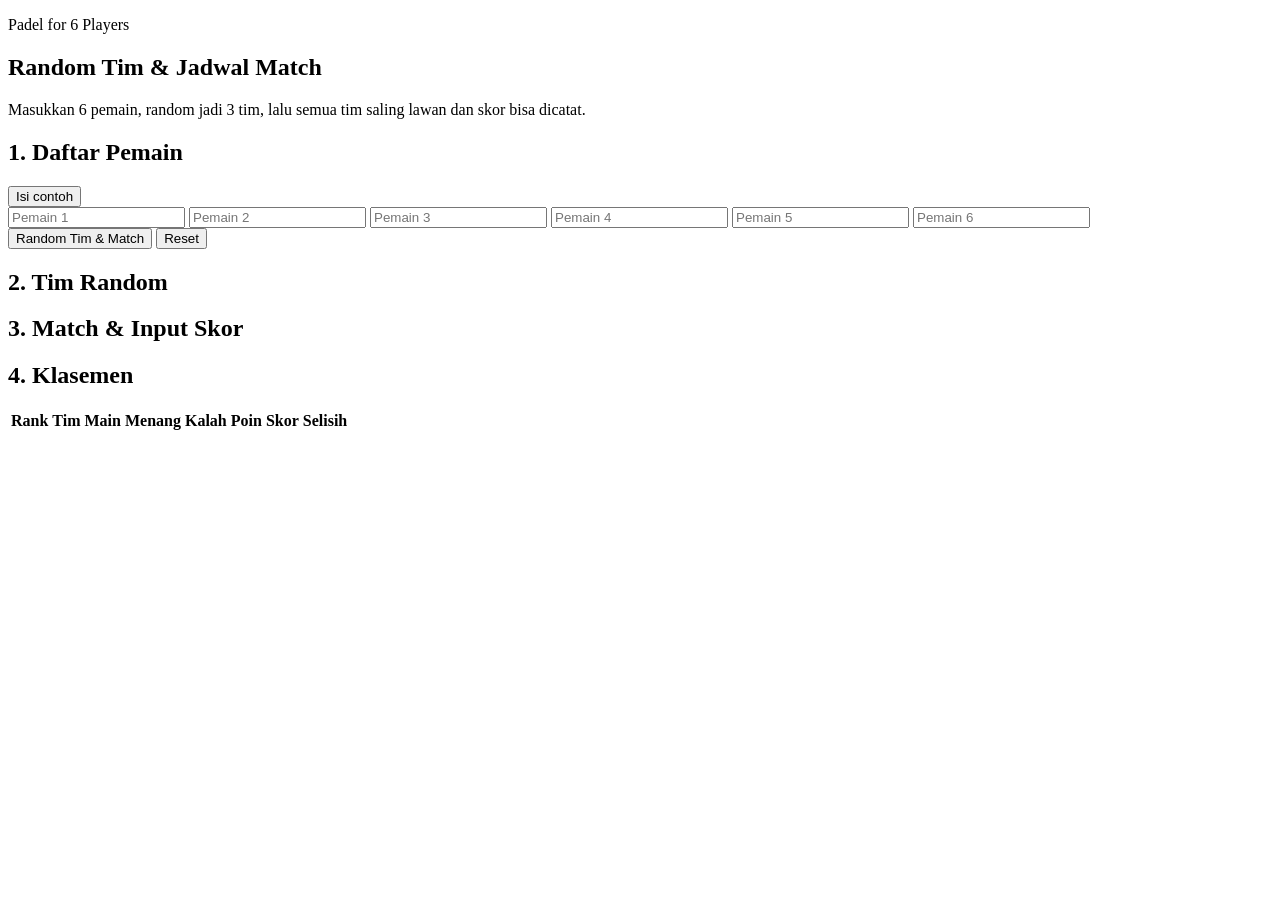
==== padel/index.html @ ebe0b82e "Add padel app HTML" ====
<!doctype html>
<html lang="id">
<head>
  <meta charset="utf-8" />
  <meta name="viewport" content="width=device-width, initial-scale=1" />
  <title>Padel Match Randomizer</title>
  <link rel="stylesheet" href="styles.css" />
</head>
<body>
  <main class="container">
    <section class="hero">
      <p class="eyebrow">Padel for 6 Players</p>
      <h1>Random Tim & Jadwal Match</h1>
      <p>Masukkan 6 pemain, random jadi 3 tim, lalu semua tim saling lawan dan skor bisa dicatat.</p>
    </section>

    <section class="card">
      <div class="section-header">
        <h2>1. Daftar Pemain</h2>
        <button id="fillDemoBtn" type="button" class="ghost-btn">Isi contoh</button>
      </div>
      <div class="players-grid">
        <input id="player1" type="text" placeholder="Pemain 1" autocomplete="off" />
        <input id="player2" type="text" placeholder="Pemain 2" autocomplete="off" />
        <input id="player3" type="text" placeholder="Pemain 3" autocomplete="off" />
        <input id="player4" type="text" placeholder="Pemain 4" autocomplete="off" />
        <input id="player5" type="text" placeholder="Pemain 5" autocomplete="off" />
        <input id="player6" type="text" placeholder="Pemain 6" autocomplete="off" />
      </div>
      <div class="actions">
        <button id="generateBtn" type="button">Random Tim & Match</button>
        <button id="clearBtn" type="button" class="danger-btn">Reset</button>
      </div>
      <p id="message" class="message" aria-live="polite"></p>
    </section>

    <section id="teamsSection" class="card hidden">
      <h2>2. Tim Random</h2>
      <div id="teamsList" class="teams-grid"></div>
    </section>

    <section id="matchesSection" class="card hidden">
      <h2>3. Match & Input Skor</h2>
      <div id="matchesList" class="matches-list"></div>
    </section>

    <section id="standingsSection" class="card hidden">
      <h2>4. Klasemen</h2>
      <div class="table-wrap">
        <table>
          <thead>
            <tr>
              <th>Rank</th>
              <th>Tim</th>
              <th>Main</th>
              <th>Menang</th>
              <th>Kalah</th>
              <th>Poin</th>
              <th>Skor</th>
              <th>Selisih</th>
            </tr>
          </thead>
          <tbody id="standingsBody"></tbody>
        </table>
      </div>
    </section>
  </main>

  <script src="app.js"></script>
</body>
</html>
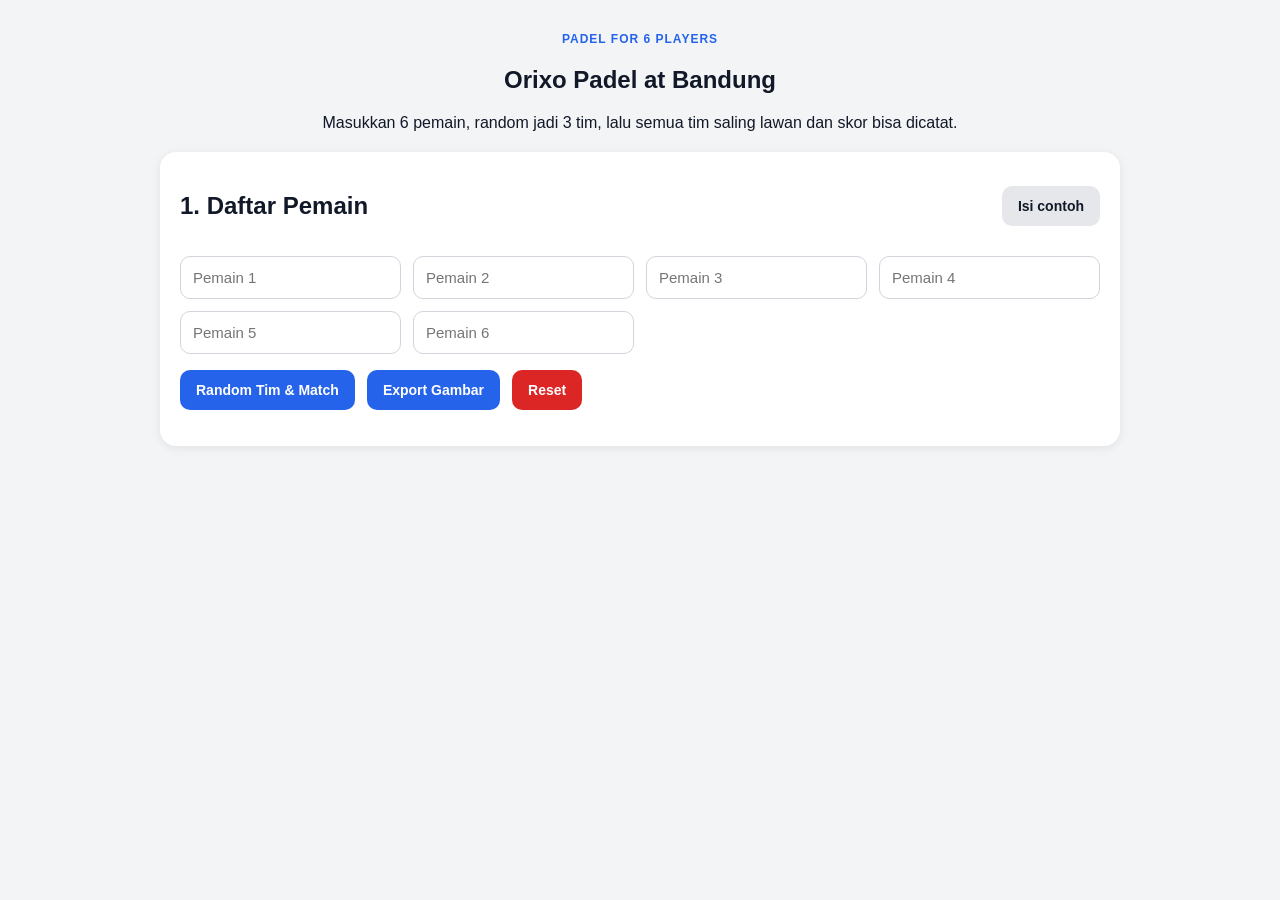
==== commit 8cd35200: "Update padel app title and export controls" ====
--- a/padel/index.html
+++ b/padel/index.html
@@ -3,14 +3,14 @@
 <head>
   <meta charset="utf-8" />
   <meta name="viewport" content="width=device-width, initial-scale=1" />
-  <title>Padel Match Randomizer</title>
+  <title>Orixo Padel at Bandung</title>
   <link rel="stylesheet" href="styles.css" />
 </head>
 <body>
   <main class="container">
     <section class="hero">
       <p class="eyebrow">Padel for 6 Players</p>
-      <h1>Random Tim & Jadwal Match</h1>
+      <h1>Orixo Padel at Bandung</h1>
       <p>Masukkan 6 pemain, random jadi 3 tim, lalu semua tim saling lawan dan skor bisa dicatat.</p>
     </section>
 
@@ -29,40 +29,44 @@
       </div>
       <div class="actions">
         <button id="generateBtn" type="button">Random Tim & Match</button>
+        <button id="exportBtn" type="button" class="success-btn">Export Gambar</button>
         <button id="clearBtn" type="button" class="danger-btn">Reset</button>
       </div>
       <p id="message" class="message" aria-live="polite"></p>
     </section>
 
-    <section id="teamsSection" class="card hidden">
-      <h2>2. Tim Random</h2>
-      <div id="teamsList" class="teams-grid"></div>
-    </section>
+    <section id="exportArea">
+      <section id="teamsSection" class="card hidden">
+        <h2>2. Tim Random</h2>
+        <div id="teamsList" class="teams-grid"></div>
+      </section>
 
-    <section id="matchesSection" class="card hidden">
-      <h2>3. Match & Input Skor</h2>
-      <div id="matchesList" class="matches-list"></div>
-    </section>
+      <section id="matchesSection" class="card hidden no-export">
+        <h2>3. Match & Input Skor</h2>
+        <div id="matchesList" class="matches-list"></div>
+      </section>
 
-    <section id="standingsSection" class="card hidden">
-      <h2>4. Klasemen</h2>
-      <div class="table-wrap">
-        <table>
-          <thead>
-            <tr>
-              <th>Rank</th>
-              <th>Tim</th>
-              <th>Main</th>
-              <th>Menang</th>
-              <th>Kalah</th>
-              <th>Poin</th>
-              <th>Skor</th>
-              <th>Selisih</th>
-            </tr>
-          </thead>
-          <tbody id="standingsBody"></tbody>
-        </table>
-      </div>
+      <section id="standingsSection" class="card hidden">
+        <h2>4. Klasemen</h2>
+        <div class="table-wrap">
+          <table>
+            <thead>
+              <tr>
+                <th>Rank</th>
+                <th>Tim</th>
+                <th>Pemain</th>
+                <th>Main</th>
+                <th>Menang</th>
+                <th>Kalah</th>
+                <th>Poin</th>
+                <th>Skor</th>
+                <th>Selisih</th>
+              </tr>
+            </thead>
+            <tbody id="standingsBody"></tbody>
+          </table>
+        </div>
+      </section>
     </section>
   </main>
 
--- a/padel/styles.css
+++ b/padel/styles.css
@@ -0,0 +1 @@
+*{box-sizing:border-box}body{margin:0;font-family:Arial,sans-serif;background:#f3f4f6;color:#111827}.container{max-width:1000px;margin:0 auto;padding:20px}.hero{text-align:center;margin-bottom:20px}.eyebrow{color:#2563eb;font-weight:700;text-transform:uppercase;font-size:12px;letter-spacing:1px}.card{background:#fff;border-radius:16px;padding:20px;margin-bottom:20px;box-shadow:0 2px 10px rgba(0,0,0,.08)}.section-header{display:flex;justify-content:space-between;align-items:center;gap:12px}.players-grid{display:grid;grid-template-columns:repeat(auto-fit,minmax(220px,1fr));gap:12px;margin-top:16px}input{width:100%;padding:12px;border:1px solid #d1d5db;border-radius:10px;font-size:15px}.actions{display:flex;gap:12px;margin-top:16px;flex-wrap:wrap}button{border:none;background:#2563eb;color:#fff;padding:12px 16px;border-radius:10px;font-size:14px;font-weight:700;cursor:pointer}.ghost-btn{background:#e5e7eb;color:#111827}.danger-btn{background:#dc2626}.teams-grid{display:grid;grid-template-columns:repeat(auto-fit,minmax(220px,1fr));gap:16px}.team-card{padding:16px;border-radius:14px;background:#eff6ff;border:1px solid #bfdbfe}.team-name{font-weight:700;margin-bottom:10px}.matches-list{display:grid;gap:16px}.match-card{padding:16px;border:1px solid #e5e7eb;border-radius:14px}.match-title{font-weight:700;margin-bottom:12px}.score-row{display:flex;align-items:center;gap:12px;flex-wrap:wrap}.score-input{width:90px}.table-wrap{overflow:auto}table{width:100%;border-collapse:collapse}th,td{padding:12px;border-bottom:1px solid #e5e7eb;text-align:left}th{background:#f9fafb}.hidden{display:none}.message{margin-top:12px;color:#dc2626;font-weight:700}@media(max-width:640px){.score-row{flex-direction:column;align-items:flex-start}.score-input{width:100%}}
